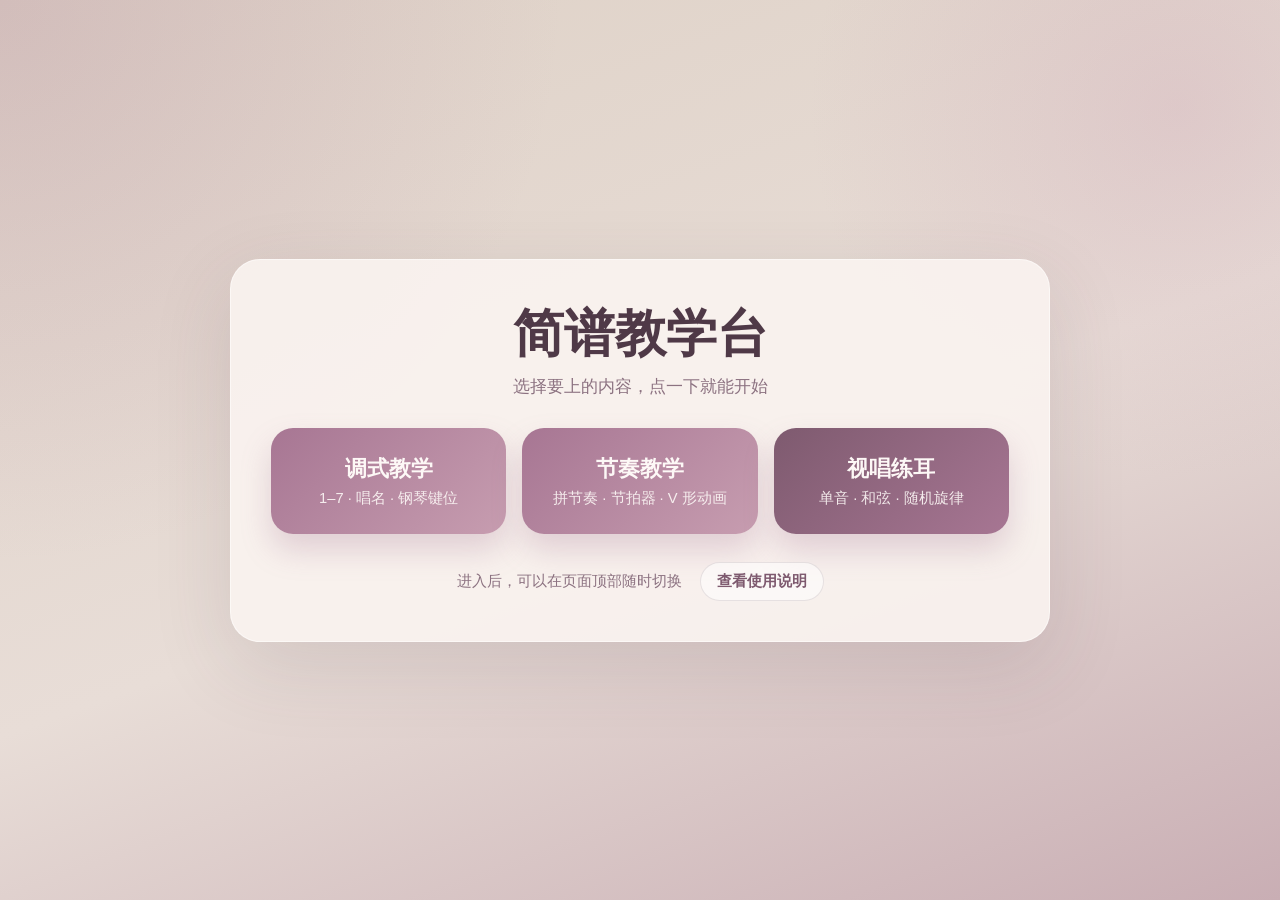
==== index.html @ 4d754914 "发布简谱教学台网站版 Co-Authored-By: Claude Opus 5.5 <noreply@anthropic.com> Claude-Session: https://claude.ai" ====
<!DOCTYPE html>
<html lang="zh-CN">
  <head>
    <meta charset="UTF-8" />
    <meta name="viewport" content="width=device-width, initial-scale=1.0" />
    <title>简谱教学台</title>
    <link rel="icon" href="./files/favicon.svg" type="image/svg+xml" />
    <style>
      :root {
        --bg: #ded1c6;
        --bg-deep: #c9aeb4;
        --panel: rgba(250, 243, 240, 0.9);
        --text: #4f3947;
        --muted: #8c7281;
        --accent: #a77693;
        --accent-light: #c79db0;
        --accent-deep: #7e5a6f;
        --line: rgba(103, 77, 90, 0.14);
      }
      * { box-sizing: border-box; }
      body {
        margin: 0;
        min-height: 100vh;
        display: grid;
        place-items: center;
        padding: 28px;
        font-family: -apple-system, BlinkMacSystemFont, "Segoe UI", "PingFang SC", "Hiragino Sans GB", "Microsoft YaHei", sans-serif;
        color: var(--text);
        background:
          radial-gradient(circle at top left, rgba(167, 118, 147, 0.22), transparent 36%),
          radial-gradient(circle at 92% 12%, rgba(197, 146, 171, 0.24), transparent 26%),
          linear-gradient(160deg, var(--bg) 0%, #e8ddd7 54%, var(--bg-deep) 100%);
      }
      main {
        width: min(820px, 100%);
        padding: 40px;
        border-radius: 30px;
        background: var(--panel);
        border: 1px solid rgba(255, 255, 255, 0.5);
        box-shadow: 0 24px 80px rgba(79, 57, 71, 0.14);
        text-align: center;
      }
      h1 {
        margin: 0 0 6px;
        font-family: "Noto Serif SC", "Songti SC", "PingFang SC", "Microsoft YaHei", serif;
        font-size: clamp(2.2rem, 5vw, 3.2rem);
      }
      .sub { margin: 0 0 30px; color: var(--muted); font-size: 1.05rem; }
      .grid {
        display: grid;
        grid-template-columns: repeat(auto-fit, minmax(200px, 1fr));
        gap: 16px;
      }
      .go {
        display: grid;
        gap: 6px;
        padding: 26px 18px;
        border-radius: 22px;
        text-decoration: none;
        color: #fdf8f6;
        background: linear-gradient(135deg, var(--accent) 0%, var(--accent-light) 100%);
        box-shadow: 0 16px 30px rgba(167, 118, 147, 0.28);
        transition: transform 160ms ease, box-shadow 160ms ease;
      }
      .go:hover { transform: translateY(-3px); box-shadow: 0 22px 36px rgba(167, 118, 147, 0.34); }
      .go strong { font-size: 1.35rem; }
      .go span { font-size: 0.92rem; opacity: 0.9; }
      .go--deep { background: linear-gradient(135deg, var(--accent-deep) 0%, var(--accent) 100%); }
      .foot {
        margin-top: 28px;
        display: flex;
        justify-content: center;
        align-items: center;
        gap: 10px 18px;
        flex-wrap: wrap;
        color: var(--muted);
        font-size: 0.95rem;
      }
      .foot a {
        color: var(--accent-deep);
        font-weight: 700;
        text-decoration: none;
        padding: 8px 16px;
        border-radius: 999px;
        border: 1px solid var(--line);
        background: rgba(255, 255, 255, 0.55);
      }
    </style>
  </head>
  <body>
    <main>
      <h1>简谱教学台</h1>
      <p class="sub">选择要上的内容，点一下就能开始</p>
      <div class="grid">
        <a class="go" href="./files/index.html"><strong>调式教学</strong><span>1–7 · 唱名 · 钢琴键位</span></a>
        <a class="go" href="./files/rhythm.html"><strong>节奏教学</strong><span>拼节奏 · 节拍器 · V 形动画</span></a>
        <a class="go go--deep" href="./files/ear-training.html"><strong>视唱练耳</strong><span>单音 · 和弦 · 随机旋律</span></a>
      </div>
      <div class="foot">
        <span>进入后，可以在页面顶部随时切换</span>
        <a href="./files/guide.html">查看使用说明</a>
      </div>
    </main>
  </body>
</html>
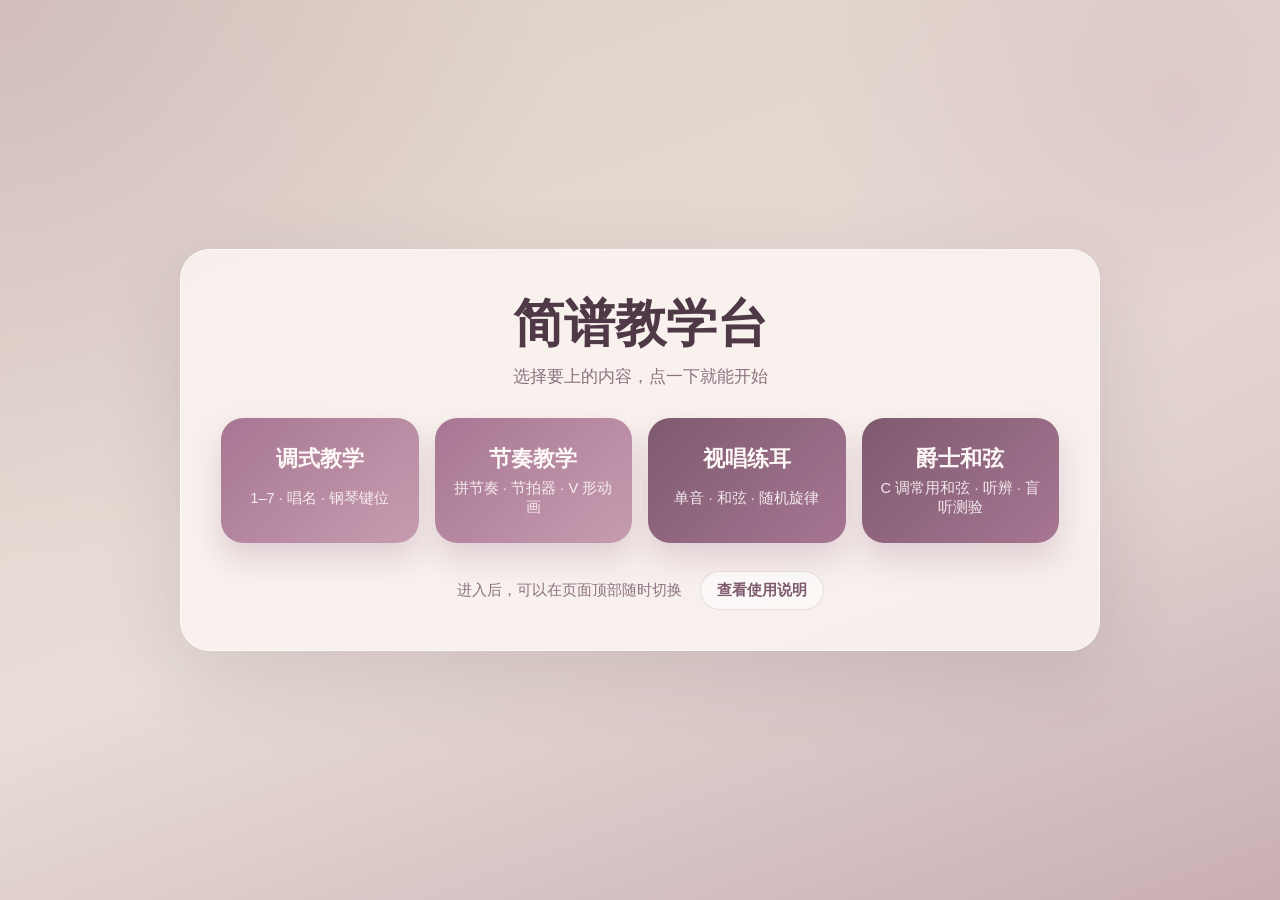
==== commit d901876f: "新增爵士和弦听辨专项（听辨 + 盲听测验） Co-Authored-By: Claude Opus 5.5 <noreply@anthropic.com> Claude-Session: https:" ====
--- a/index.html
+++ b/index.html
@@ -32,7 +32,7 @@
           linear-gradient(160deg, var(--bg) 0%, #e8ddd7 54%, var(--bg-deep) 100%);
       }
       main {
-        width: min(820px, 100%);
+        width: min(920px, 100%);
         padding: 40px;
         border-radius: 30px;
         background: var(--panel);
@@ -48,7 +48,7 @@
       .sub { margin: 0 0 30px; color: var(--muted); font-size: 1.05rem; }
       .grid {
         display: grid;
-        grid-template-columns: repeat(auto-fit, minmax(200px, 1fr));
+        grid-template-columns: repeat(auto-fit, minmax(170px, 1fr));
         gap: 16px;
       }
       .go {
@@ -95,6 +95,7 @@
         <a class="go" href="./files/index.html"><strong>调式教学</strong><span>1–7 · 唱名 · 钢琴键位</span></a>
         <a class="go" href="./files/rhythm.html"><strong>节奏教学</strong><span>拼节奏 · 节拍器 · V 形动画</span></a>
         <a class="go go--deep" href="./files/ear-training.html"><strong>视唱练耳</strong><span>单音 · 和弦 · 随机旋律</span></a>
+        <a class="go go--deep" href="./files/jazz-chords.html"><strong>爵士和弦</strong><span>C 调常用和弦 · 听辨 · 盲听测验</span></a>
       </div>
       <div class="foot">
         <span>进入后，可以在页面顶部随时切换</span>
